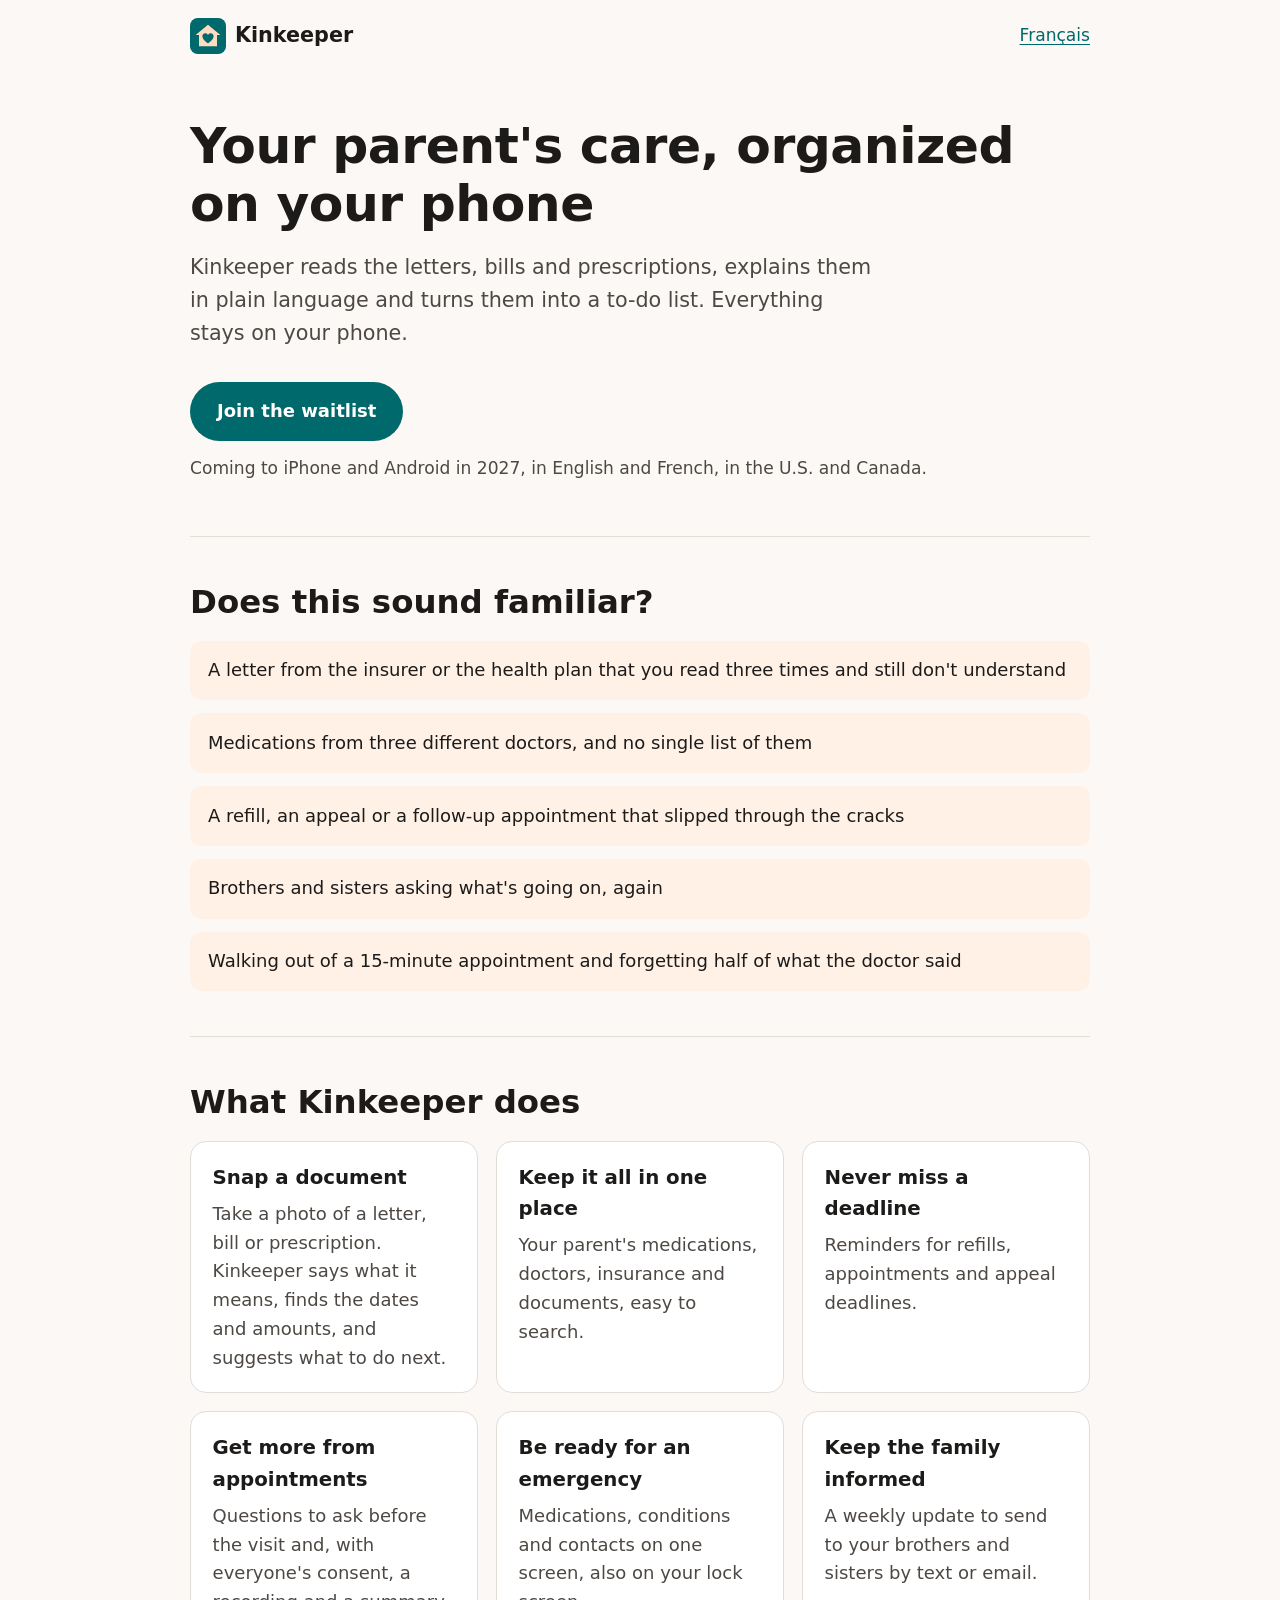
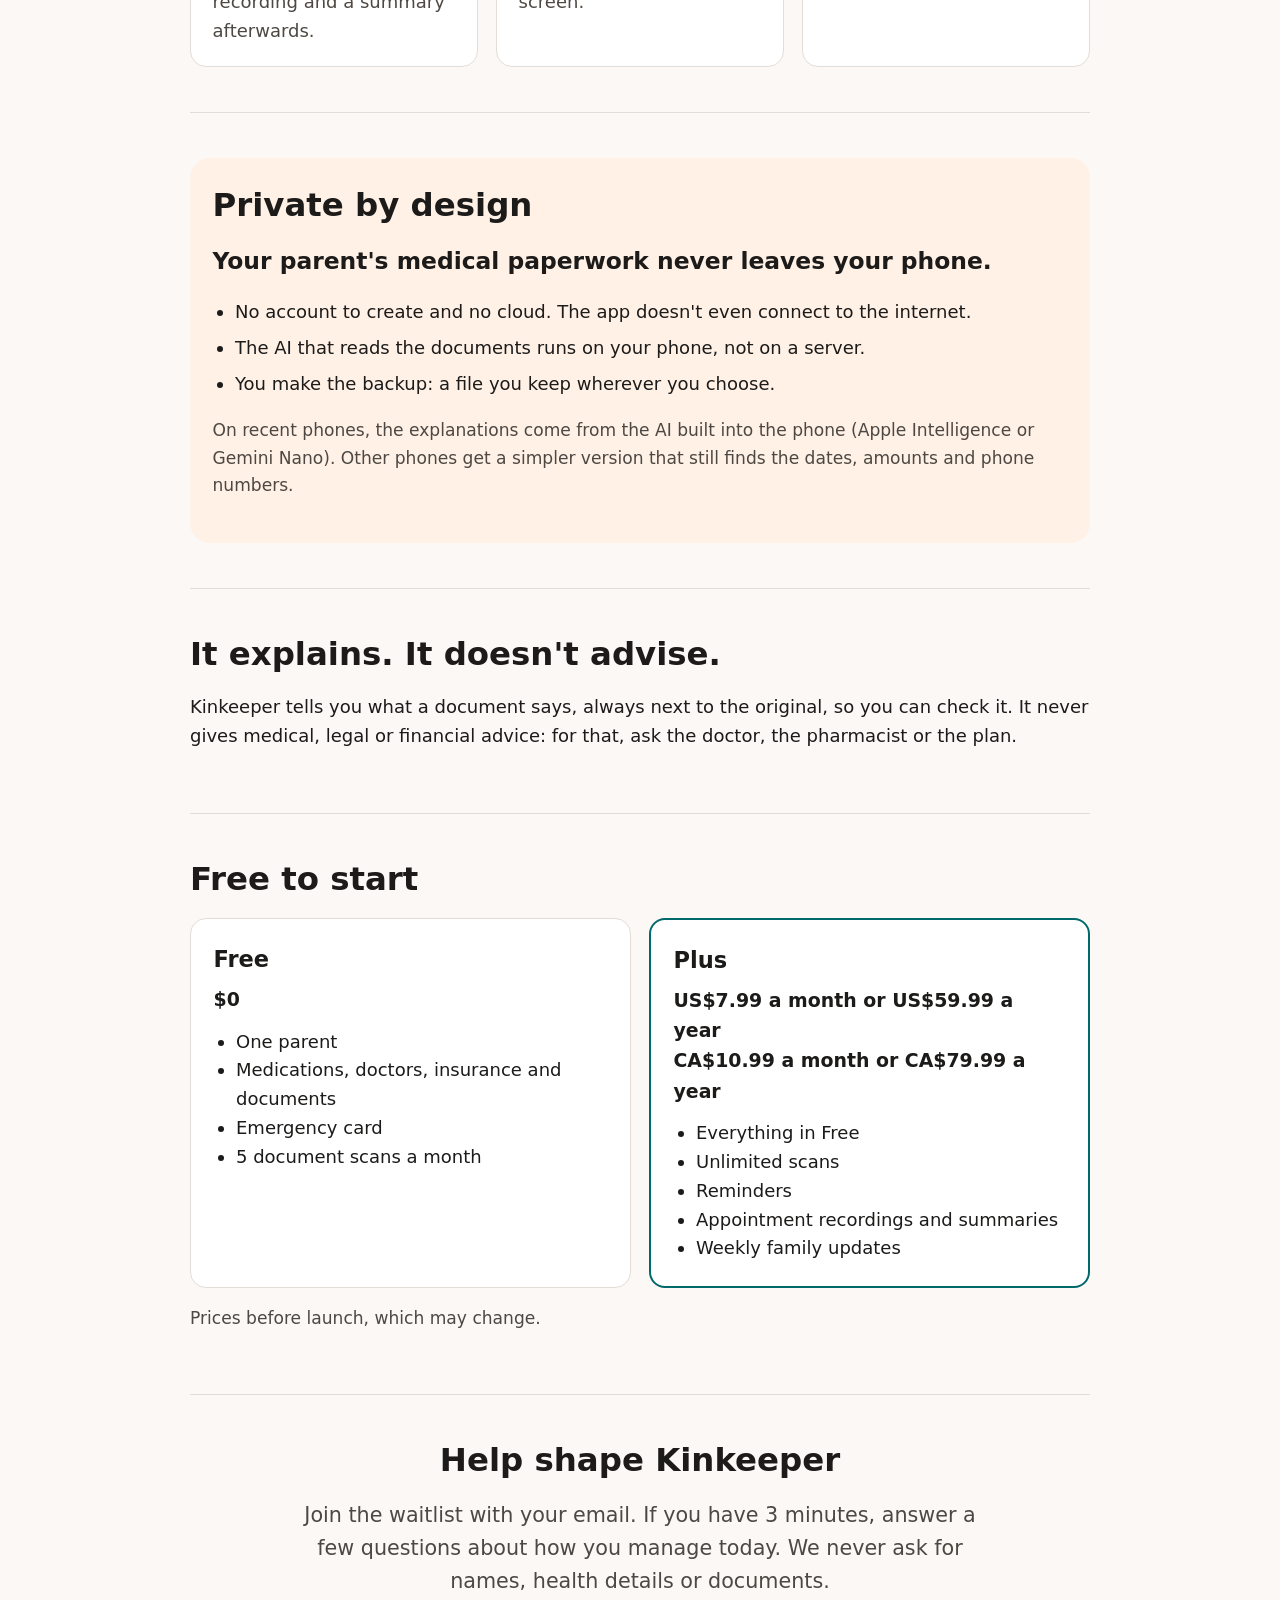
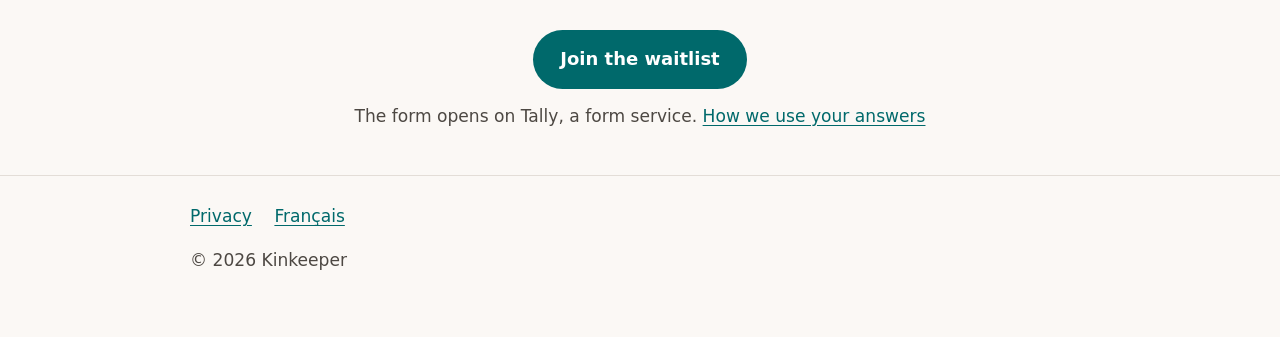
==== index.html @ bebd0492 "Kinkeeper's landing page in English and French Co-Authored-By: Claude Opus 5.5 <noreply@anthropic.co" ====
<!doctype html>
<html lang="en">
<head>
  <meta charset="utf-8">
  <meta name="viewport" content="width=device-width, initial-scale=1">
  <title>Kinkeeper: your parent's care, organized on your phone</title>
  <meta name="description" content="Kinkeeper reads your parent's letters, bills and prescriptions, explains them in plain language and turns them into a to-do list. Everything stays on your phone. Coming to iPhone and Android in 2027.">
  <link rel="alternate" hreflang="en" href="https://dalemagrath-developer.github.io/kinkeeper-site/">
  <link rel="alternate" hreflang="fr-CA" href="https://dalemagrath-developer.github.io/kinkeeper-site/fr/">
  <link rel="icon" href="favicon.svg" type="image/svg+xml">
  <link rel="stylesheet" href="styles.css">
</head>
<body>
  <a class="skip-link" href="#main">Skip to the main content</a>

  <header class="site-header">
    <div class="wrap">
      <a class="brand" href="./" aria-label="Kinkeeper, home">
        <svg viewBox="0 0 64 64" aria-hidden="true"><rect width="64" height="64" rx="14" fill="#00696B"/><path d="M32 12 10 30h6v20h32V30h6z" fill="#FFDCBF"/><path d="M32 45s-10-6.2-10-12.6c0-3.2 2.4-5.4 5.2-5.4 2.1 0 3.8 1.2 4.8 3 1-1.8 2.7-3 4.8-3 2.8 0 5.2 2.2 5.2 5.4C42 38.8 32 45 32 45z" fill="#00696B"/></svg>
        Kinkeeper
      </a>
      <a class="lang-switch" href="fr/" hreflang="fr-CA" lang="fr-CA">Français</a>
    </div>
  </header>

  <main id="main">
    <div class="wrap">
      <section class="hero" aria-labelledby="hero-title">
        <h1 id="hero-title">Your parent's care, organized on your phone</h1>
        <p class="lead">Kinkeeper reads the letters, bills and prescriptions, explains them in plain language and turns them into a to-do list. Everything stays on your phone.</p>
        <a class="button" href="#join">Join the waitlist</a>
        <p class="note">Coming to iPhone and Android in 2027, in English and French, in the U.S. and Canada.</p>
      </section>

      <section aria-labelledby="pains-title">
        <h2 id="pains-title">Does this sound familiar?</h2>
        <ul class="pains">
          <li>A letter from the insurer or the health plan that you read three times and still don't understand</li>
          <li>Medications from three different doctors, and no single list of them</li>
          <li>A refill, an appeal or a follow-up appointment that slipped through the cracks</li>
          <li>Brothers and sisters asking what's going on, again</li>
          <li>Walking out of a 15-minute appointment and forgetting half of what the doctor said</li>
        </ul>
      </section>

      <section aria-labelledby="features-title">
        <h2 id="features-title">What Kinkeeper does</h2>
        <ul class="cards">
          <li class="card">
            <h3>Snap a document</h3>
            <p>Take a photo of a letter, bill or prescription. Kinkeeper says what it means, finds the dates and amounts, and suggests what to do next.</p>
          </li>
          <li class="card">
            <h3>Keep it all in one place</h3>
            <p>Your parent's medications, doctors, insurance and documents, easy to search.</p>
          </li>
          <li class="card">
            <h3>Never miss a deadline</h3>
            <p>Reminders for refills, appointments and appeal deadlines.</p>
          </li>
          <li class="card">
            <h3>Get more from appointments</h3>
            <p>Questions to ask before the visit and, with everyone's consent, a recording and a summary afterwards.</p>
          </li>
          <li class="card">
            <h3>Be ready for an emergency</h3>
            <p>Medications, conditions and contacts on one screen, also on your lock screen.</p>
          </li>
          <li class="card">
            <h3>Keep the family informed</h3>
            <p>A weekly update to send to your brothers and sisters by text or email.</p>
          </li>
        </ul>
      </section>

      <section aria-labelledby="private-title">
        <div class="private">
          <h2 id="private-title">Private by design</h2>
          <p class="quote">Your parent's medical paperwork never leaves your phone.</p>
          <ul class="checks">
            <li>No account to create and no cloud. The app doesn't even connect to the internet.</li>
            <li>The AI that reads the documents runs on your phone, not on a server.</li>
            <li>You make the backup: a file you keep wherever you choose.</li>
          </ul>
          <p class="small">On recent phones, the explanations come from the AI built into the phone (Apple Intelligence or Gemini Nano). Other phones get a simpler version that still finds the dates, amounts and phone numbers.</p>
        </div>
      </section>

      <section aria-labelledby="advice-title">
        <h2 id="advice-title">It explains. It doesn't advise.</h2>
        <p>Kinkeeper tells you what a document says, always next to the original, so you can check it. It never gives medical, legal or financial advice: for that, ask the doctor, the pharmacist or the plan.</p>
      </section>

      <section aria-labelledby="prices-title">
        <h2 id="prices-title">Free to start</h2>
        <div class="plans">
          <div class="plan">
            <h3>Free</h3>
            <p class="price">$0</p>
            <ul>
              <li>One parent</li>
              <li>Medications, doctors, insurance and documents</li>
              <li>Emergency card</li>
              <li>5 document scans a month</li>
            </ul>
          </div>
          <div class="plan plus">
            <h3>Plus</h3>
            <p class="price">US$7.99 a month or US$59.99 a year<br>CA$10.99 a month or CA$79.99 a year</p>
            <ul>
              <li>Everything in Free</li>
              <li>Unlimited scans</li>
              <li>Reminders</li>
              <li>Appointment recordings and summaries</li>
              <li>Weekly family updates</li>
            </ul>
          </div>
        </div>
        <p class="small">Prices before launch, which may change.</p>
      </section>

      <section class="join" id="join" aria-labelledby="join-title">
        <h2 id="join-title">Help shape Kinkeeper</h2>
        <p class="lead">Join the waitlist with your email. If you have 3 minutes, answer a few questions about how you manage today. We never ask for names, health details or documents.</p>
        <a class="button" href="https://tally.so/r/M1EPyg">Join the waitlist</a>
        <p class="note">The form opens on Tally, a form service. <a href="privacy.html">How we use your answers</a></p>
      </section>
    </div>
  </main>

  <footer class="site-footer">
    <div class="wrap">
      <nav aria-label="Footer">
        <a href="privacy.html">Privacy</a>
        <a href="fr/" hreflang="fr-CA" lang="fr-CA">Français</a>
      </nav>
      <p>© 2026 Kinkeeper</p>
    </div>
  </footer>
</body>
</html>
---- styles.css ----
/* Kinkeeper's landing page: one stylesheet for both languages. Colours are the app's (blueprint §7): teal #00696B and
   warm sand #FFDCBF, with dark-mode matches. Body text is 18px, as in the app. No web fonts or other outside files, so
   opening the page asks nothing of any other site. */

:root {
  --teal: #00696b;
  --teal-strong: #004f51;
  --sand: #ffdcbf;
  --bg: #fbf8f5;
  --surface: #ffffff;
  --surface-warm: #fff1e6;
  --text: #1c1b1a;
  --text-muted: #4d4843;
  --border: #e3ddd7;
  --on-teal: #ffffff;
  --focus: #b35c00;
  color-scheme: light;
}

@media (prefers-color-scheme: dark) {
  :root {
    --teal: #4cdadb;
    --teal-strong: #6ff6f7;
    --sand: #ffb77a;
    --bg: #121414;
    --surface: #1b1f1f;
    --surface-warm: #2a221c;
    --text: #ece8e4;
    --text-muted: #c2bcb6;
    --border: #3a3f3f;
    --on-teal: #003738;
    --focus: #ffb77a;
    color-scheme: dark;
  }
}

*,
*::before,
*::after {
  box-sizing: border-box;
}

html {
  font-size: 112.5%; /* 18px, and it follows the browser's text-size setting */
  -webkit-text-size-adjust: 100%;
}

body {
  margin: 0;
  background: var(--bg);
  color: var(--text);
  font-family: system-ui, -apple-system, "Segoe UI", Roboto, "Helvetica Neue", Arial, sans-serif;
  line-height: 1.6;
}

a {
  color: var(--teal);
  text-underline-offset: 0.15em;
}

a:hover {
  color: var(--teal-strong);
}

:focus-visible {
  outline: 3px solid var(--focus);
  outline-offset: 3px;
  border-radius: 4px;
}

.skip-link {
  position: absolute;
  left: 1rem;
  top: -3rem;
  background: var(--surface);
  padding: 0.5rem 1rem;
  border-radius: 8px;
  z-index: 1;
}

.skip-link:focus {
  top: 1rem;
}

.wrap {
  max-width: 52rem;
  margin: 0 auto;
  padding: 0 1rem;
}

/* Header */

.site-header .wrap {
  display: flex;
  align-items: center;
  justify-content: space-between;
  gap: 1rem;
  padding-top: 1rem;
  padding-bottom: 1rem;
}

.brand {
  display: inline-flex;
  align-items: center;
  gap: 0.5rem;
  font-weight: 700;
  font-size: 1.15rem;
  color: var(--text);
  text-decoration: none;
}

.brand svg {
  width: 2rem;
  height: 2rem;
  flex: none;
}

.lang-switch {
  font-size: 0.95rem;
}

/* Hero */

.hero {
  padding: 2.5rem 0 3rem;
}

h1 {
  font-size: clamp(1.9rem, 6vw, 2.8rem);
  line-height: 1.15;
  margin: 0 0 1rem;
  letter-spacing: -0.01em;
}

h2 {
  font-size: clamp(1.4rem, 4vw, 1.8rem);
  line-height: 1.25;
  margin: 0 0 1rem;
}

h3 {
  font-size: 1.1rem;
  margin: 0 0 0.35rem;
}

.lead {
  font-size: 1.15rem;
  color: var(--text-muted);
  margin: 0 0 1.75rem;
  max-width: 38rem;
}

.button {
  display: inline-block;
  background: var(--teal);
  color: var(--on-teal);
  font-weight: 700;
  text-decoration: none;
  padding: 0.85rem 1.5rem;
  border-radius: 999px;
  min-height: 48px;
}

.button:hover {
  background: var(--teal-strong);
  color: var(--on-teal);
}

.note {
  font-size: 0.95rem;
  color: var(--text-muted);
  margin: 0.75rem 0 0;
}

/* Sections */

section {
  padding: 2.5rem 0;
}

section + section {
  border-top: 1px solid var(--border);
}

.pains {
  list-style: none;
  padding: 0;
  margin: 0;
  display: grid;
  gap: 0.75rem;
}

.pains li {
  background: var(--surface-warm);
  border-radius: 12px;
  padding: 0.85rem 1rem;
}

.cards {
  list-style: none;
  padding: 0;
  margin: 0;
  display: grid;
  gap: 1rem;
  grid-template-columns: repeat(auto-fit, minmax(15rem, 1fr));
}

.card {
  background: var(--surface);
  border: 1px solid var(--border);
  border-radius: 16px;
  padding: 1.1rem 1.2rem;
}

.card p {
  margin: 0;
  color: var(--text-muted);
}

.private {
  background: var(--surface-warm);
  border-radius: 20px;
  padding: 1.5rem 1.25rem;
}

.private .quote {
  font-size: 1.3rem;
  font-weight: 700;
  margin: 0 0 1rem;
}

.checks {
  padding-left: 1.25rem;
  margin: 0 0 1rem;
}

.checks li + li {
  margin-top: 0.4rem;
}

.small {
  font-size: 0.95rem;
  color: var(--text-muted);
}

/* Prices */

.plans {
  display: grid;
  gap: 1rem;
  grid-template-columns: repeat(auto-fit, minmax(15rem, 1fr));
}

.plan {
  background: var(--surface);
  border: 1px solid var(--border);
  border-radius: 16px;
  padding: 1.25rem;
}

.plan.plus {
  border: 2px solid var(--teal);
}

.plan h3 {
  font-size: 1.25rem;
}

.price {
  font-size: 1.05rem;
  font-weight: 700;
  margin: 0 0 0.75rem;
}

.plan ul {
  padding-left: 1.25rem;
  margin: 0;
}

/* Join */

.join {
  text-align: center;
}

.join .lead {
  margin-left: auto;
  margin-right: auto;
}

/* Footer */

.site-footer {
  border-top: 1px solid var(--border);
  padding: 1.5rem 0 2.5rem;
  font-size: 0.95rem;
  color: var(--text-muted);
}

.site-footer nav {
  display: flex;
  flex-wrap: wrap;
  gap: 0.5rem 1.25rem;
  margin-bottom: 0.5rem;
}

/* Privacy notice */

.doc {
  padding: 1.5rem 0 3rem;
  max-width: 42rem;
}

.doc h2 {
  font-size: 1.3rem;
  margin-top: 2rem;
}

.doc ul {
  padding-left: 1.25rem;
}

@media (prefers-reduced-motion: no-preference) {
  html {
    scroll-behavior: smooth;
  }
}
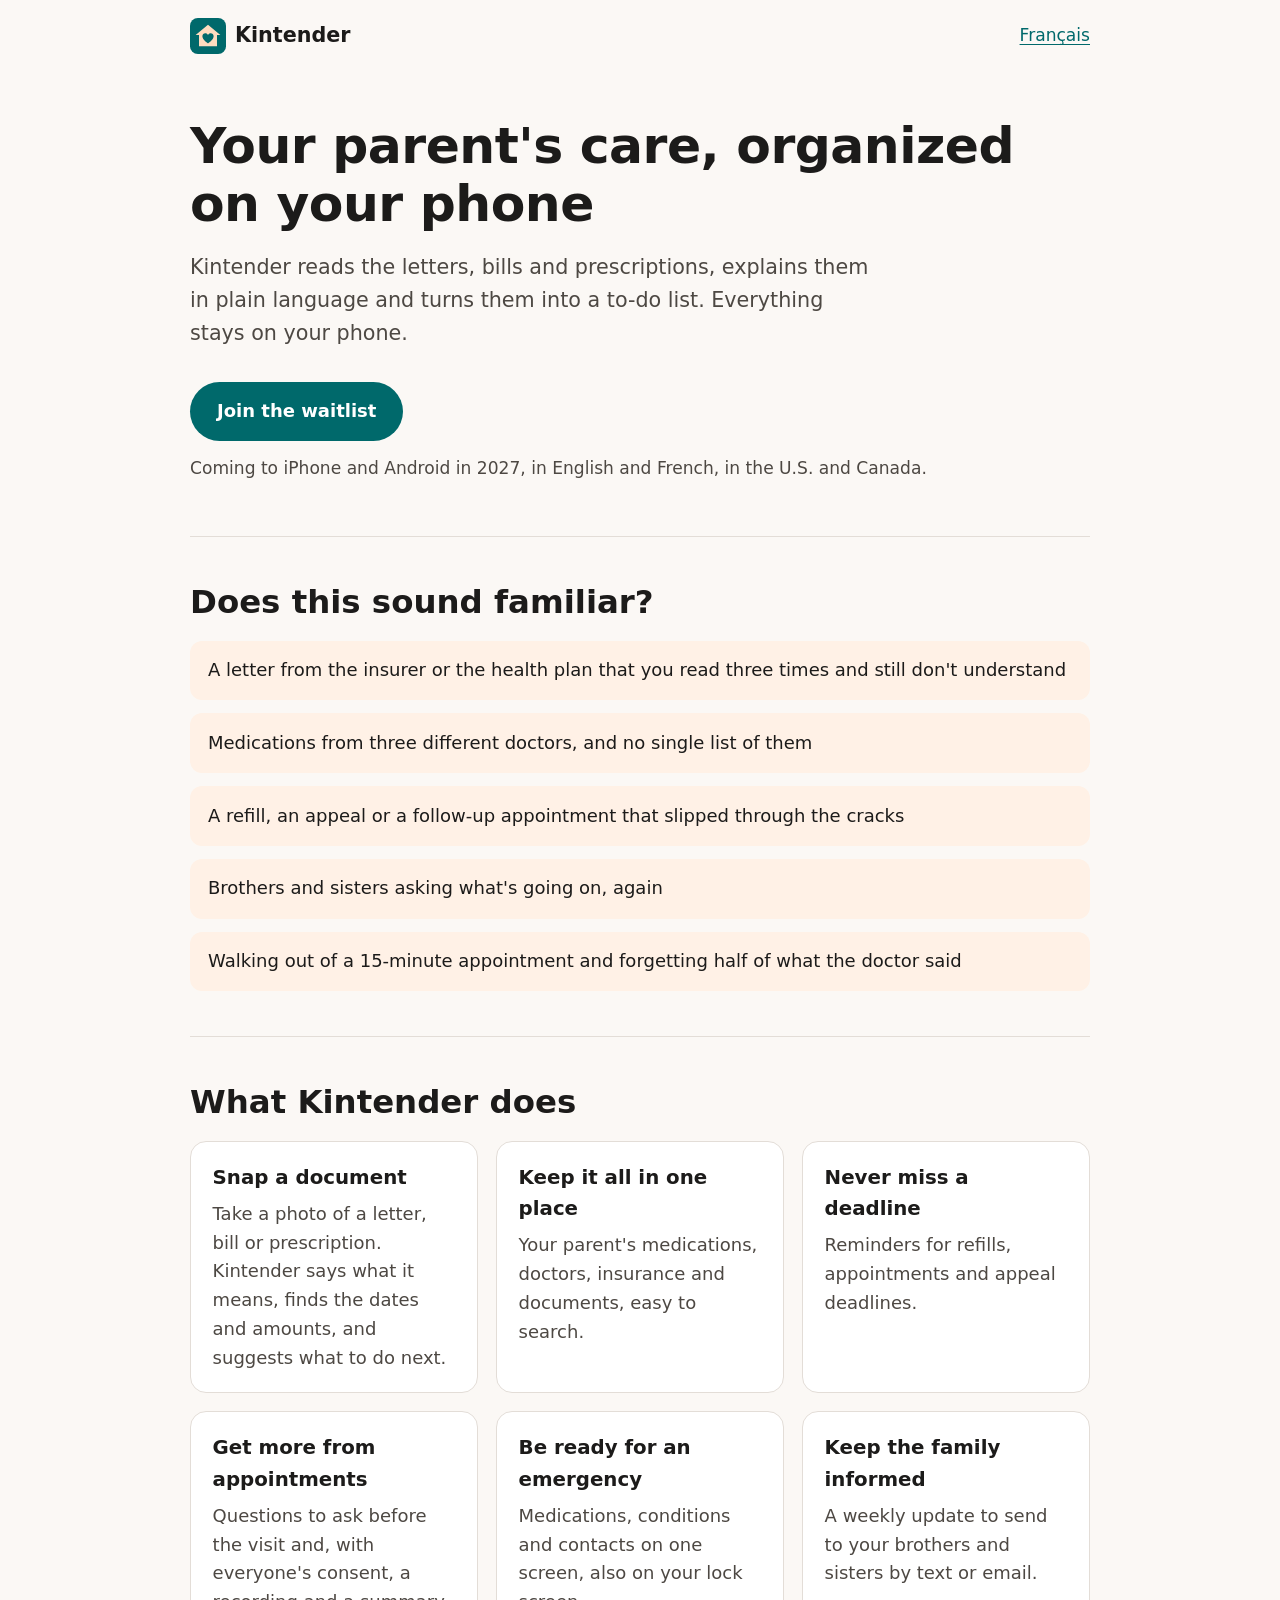
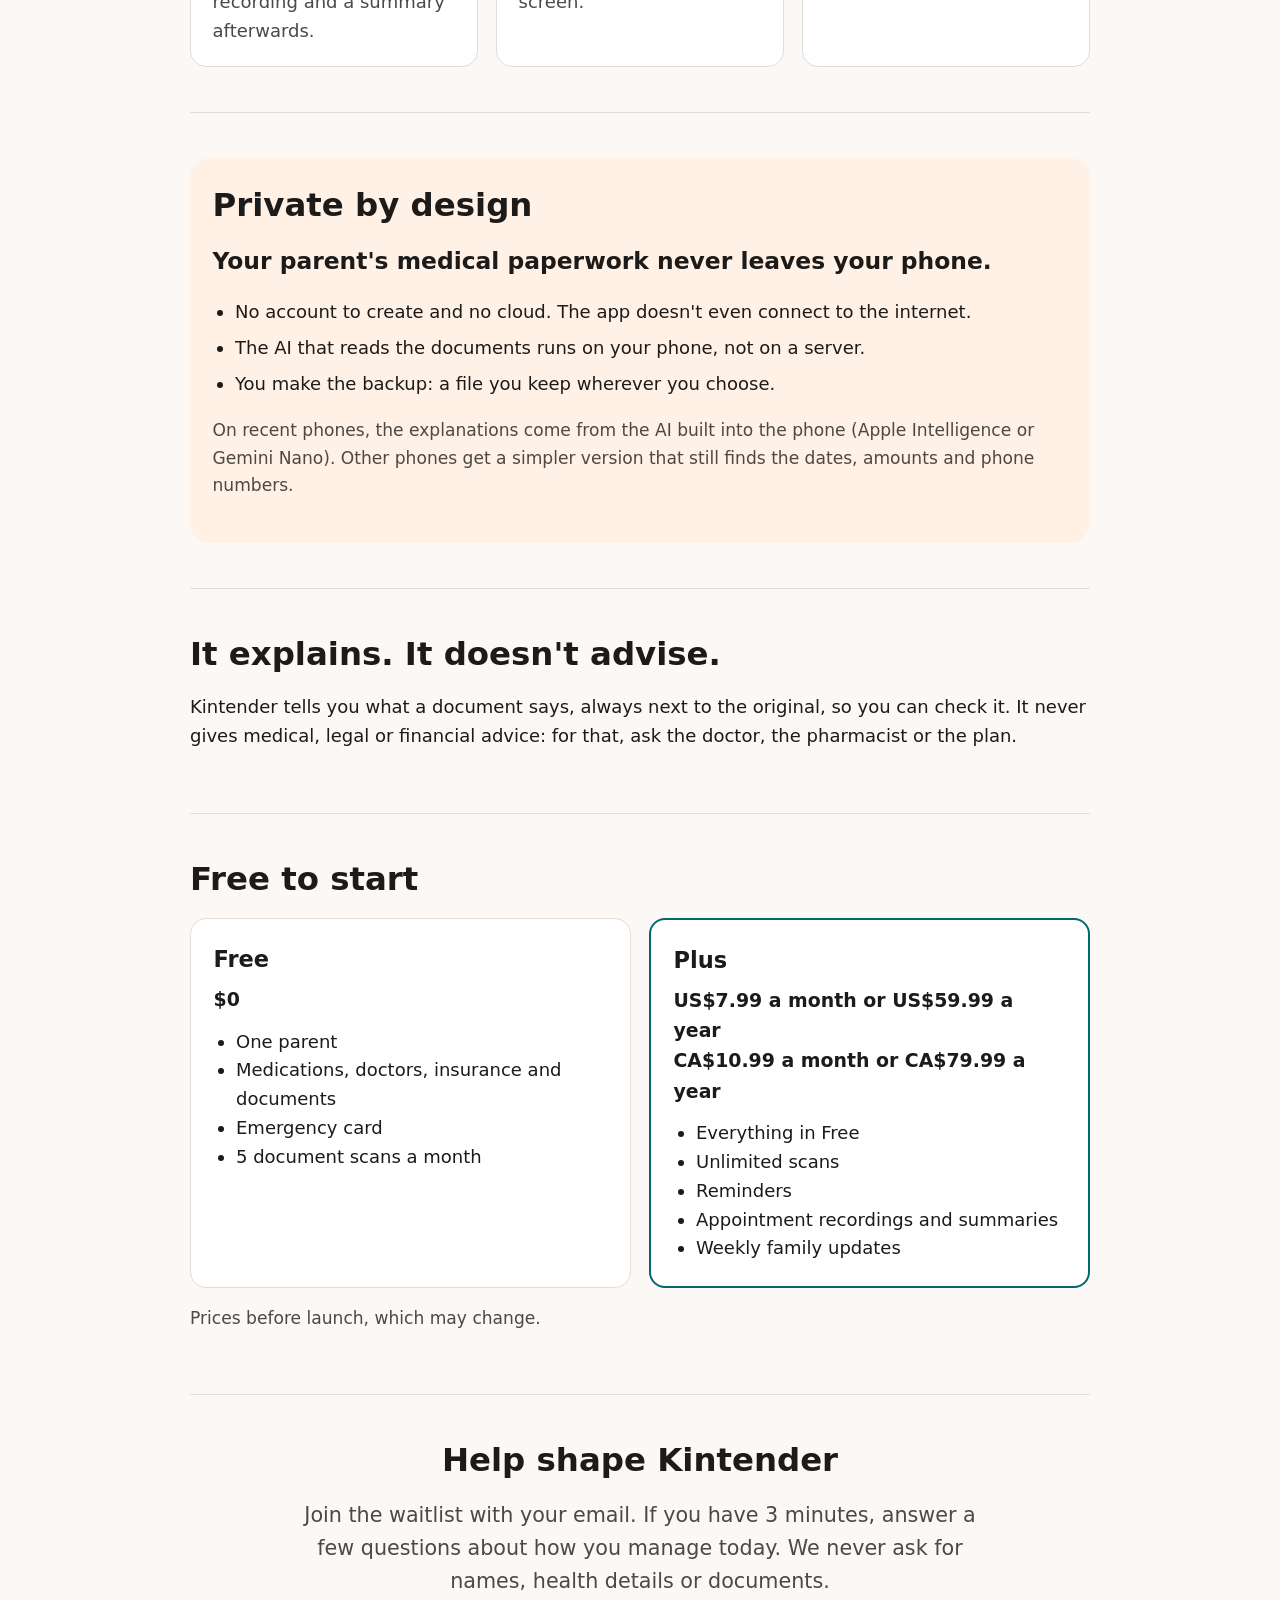
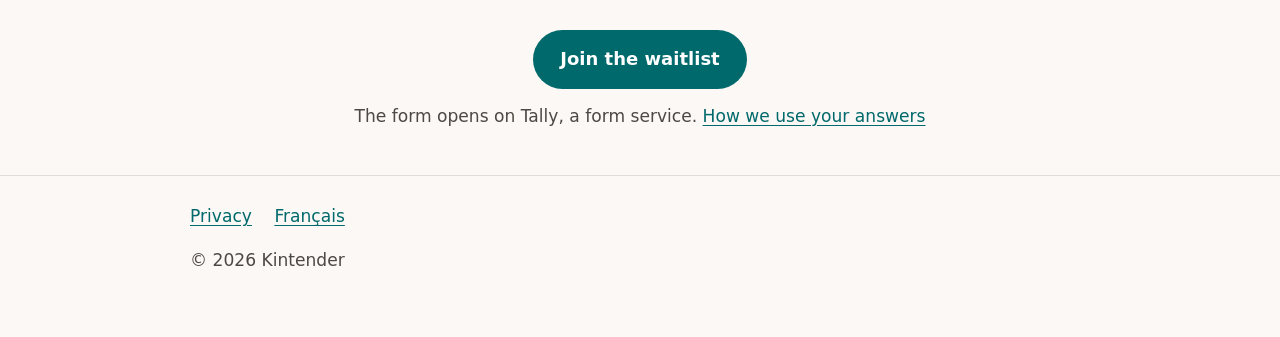
==== commit 4ce7c2be: "Rename the site Kintender" ====
--- a/index.html
+++ b/index.html
@@ -3,10 +3,10 @@
 <head>
   <meta charset="utf-8">
   <meta name="viewport" content="width=device-width, initial-scale=1">
-  <title>Kinkeeper: your parent's care, organized on your phone</title>
-  <meta name="description" content="Kinkeeper reads your parent's letters, bills and prescriptions, explains them in plain language and turns them into a to-do list. Everything stays on your phone. Coming to iPhone and Android in 2027.">
-  <link rel="alternate" hreflang="en" href="https://dalemagrath-developer.github.io/kinkeeper-site/">
-  <link rel="alternate" hreflang="fr-CA" href="https://dalemagrath-developer.github.io/kinkeeper-site/fr/">
+  <title>Kintender: your parent's care, organized on your phone</title>
+  <meta name="description" content="Kintender reads your parent's letters, bills and prescriptions, explains them in plain language and turns them into a to-do list. Everything stays on your phone. Coming to iPhone and Android in 2027.">
+  <link rel="alternate" hreflang="en" href="https://dalemagrath-developer.github.io/kintender-site/">
+  <link rel="alternate" hreflang="fr-CA" href="https://dalemagrath-developer.github.io/kintender-site/fr/">
   <link rel="icon" href="favicon.svg" type="image/svg+xml">
   <link rel="stylesheet" href="styles.css">
 </head>
@@ -15,9 +15,9 @@
 
   <header class="site-header">
     <div class="wrap">
-      <a class="brand" href="./" aria-label="Kinkeeper, home">
+      <a class="brand" href="./" aria-label="Kintender, home">
         <svg viewBox="0 0 64 64" aria-hidden="true"><rect width="64" height="64" rx="14" fill="#00696B"/><path d="M32 12 10 30h6v20h32V30h6z" fill="#FFDCBF"/><path d="M32 45s-10-6.2-10-12.6c0-3.2 2.4-5.4 5.2-5.4 2.1 0 3.8 1.2 4.8 3 1-1.8 2.7-3 4.8-3 2.8 0 5.2 2.2 5.2 5.4C42 38.8 32 45 32 45z" fill="#00696B"/></svg>
-        Kinkeeper
+        Kintender
       </a>
       <a class="lang-switch" href="fr/" hreflang="fr-CA" lang="fr-CA">Français</a>
     </div>
@@ -27,7 +27,7 @@
     <div class="wrap">
       <section class="hero" aria-labelledby="hero-title">
         <h1 id="hero-title">Your parent's care, organized on your phone</h1>
-        <p class="lead">Kinkeeper reads the letters, bills and prescriptions, explains them in plain language and turns them into a to-do list. Everything stays on your phone.</p>
+        <p class="lead">Kintender reads the letters, bills and prescriptions, explains them in plain language and turns them into a to-do list. Everything stays on your phone.</p>
         <a class="button" href="#join">Join the waitlist</a>
         <p class="note">Coming to iPhone and Android in 2027, in English and French, in the U.S. and Canada.</p>
       </section>
@@ -44,11 +44,11 @@
       </section>
 
       <section aria-labelledby="features-title">
-        <h2 id="features-title">What Kinkeeper does</h2>
+        <h2 id="features-title">What Kintender does</h2>
         <ul class="cards">
           <li class="card">
             <h3>Snap a document</h3>
-            <p>Take a photo of a letter, bill or prescription. Kinkeeper says what it means, finds the dates and amounts, and suggests what to do next.</p>
+            <p>Take a photo of a letter, bill or prescription. Kintender says what it means, finds the dates and amounts, and suggests what to do next.</p>
           </li>
           <li class="card">
             <h3>Keep it all in one place</h3>
@@ -88,7 +88,7 @@
 
       <section aria-labelledby="advice-title">
         <h2 id="advice-title">It explains. It doesn't advise.</h2>
-        <p>Kinkeeper tells you what a document says, always next to the original, so you can check it. It never gives medical, legal or financial advice: for that, ask the doctor, the pharmacist or the plan.</p>
+        <p>Kintender tells you what a document says, always next to the original, so you can check it. It never gives medical, legal or financial advice: for that, ask the doctor, the pharmacist or the plan.</p>
       </section>
 
       <section aria-labelledby="prices-title">
@@ -120,7 +120,7 @@
       </section>
 
       <section class="join" id="join" aria-labelledby="join-title">
-        <h2 id="join-title">Help shape Kinkeeper</h2>
+        <h2 id="join-title">Help shape Kintender</h2>
         <p class="lead">Join the waitlist with your email. If you have 3 minutes, answer a few questions about how you manage today. We never ask for names, health details or documents.</p>
         <a class="button" href="https://tally.so/r/M1EPyg">Join the waitlist</a>
         <p class="note">The form opens on Tally, a form service. <a href="privacy.html">How we use your answers</a></p>
@@ -134,7 +134,7 @@
         <a href="privacy.html">Privacy</a>
         <a href="fr/" hreflang="fr-CA" lang="fr-CA">Français</a>
       </nav>
-      <p>© 2026 Kinkeeper</p>
+      <p>© 2026 Kintender</p>
     </div>
   </footer>
 </body>
--- a/styles.css
+++ b/styles.css
@@ -1,4 +1,4 @@
-/* Kinkeeper's landing page: one stylesheet for both languages. Colours are the app's (blueprint §7): teal #00696B and
+/* Kintender's landing page: one stylesheet for both languages. Colours are the app's (blueprint §7): teal #00696B and
    warm sand #FFDCBF, with dark-mode matches. Body text is 18px, as in the app. No web fonts or other outside files, so
    opening the page asks nothing of any other site. */
 
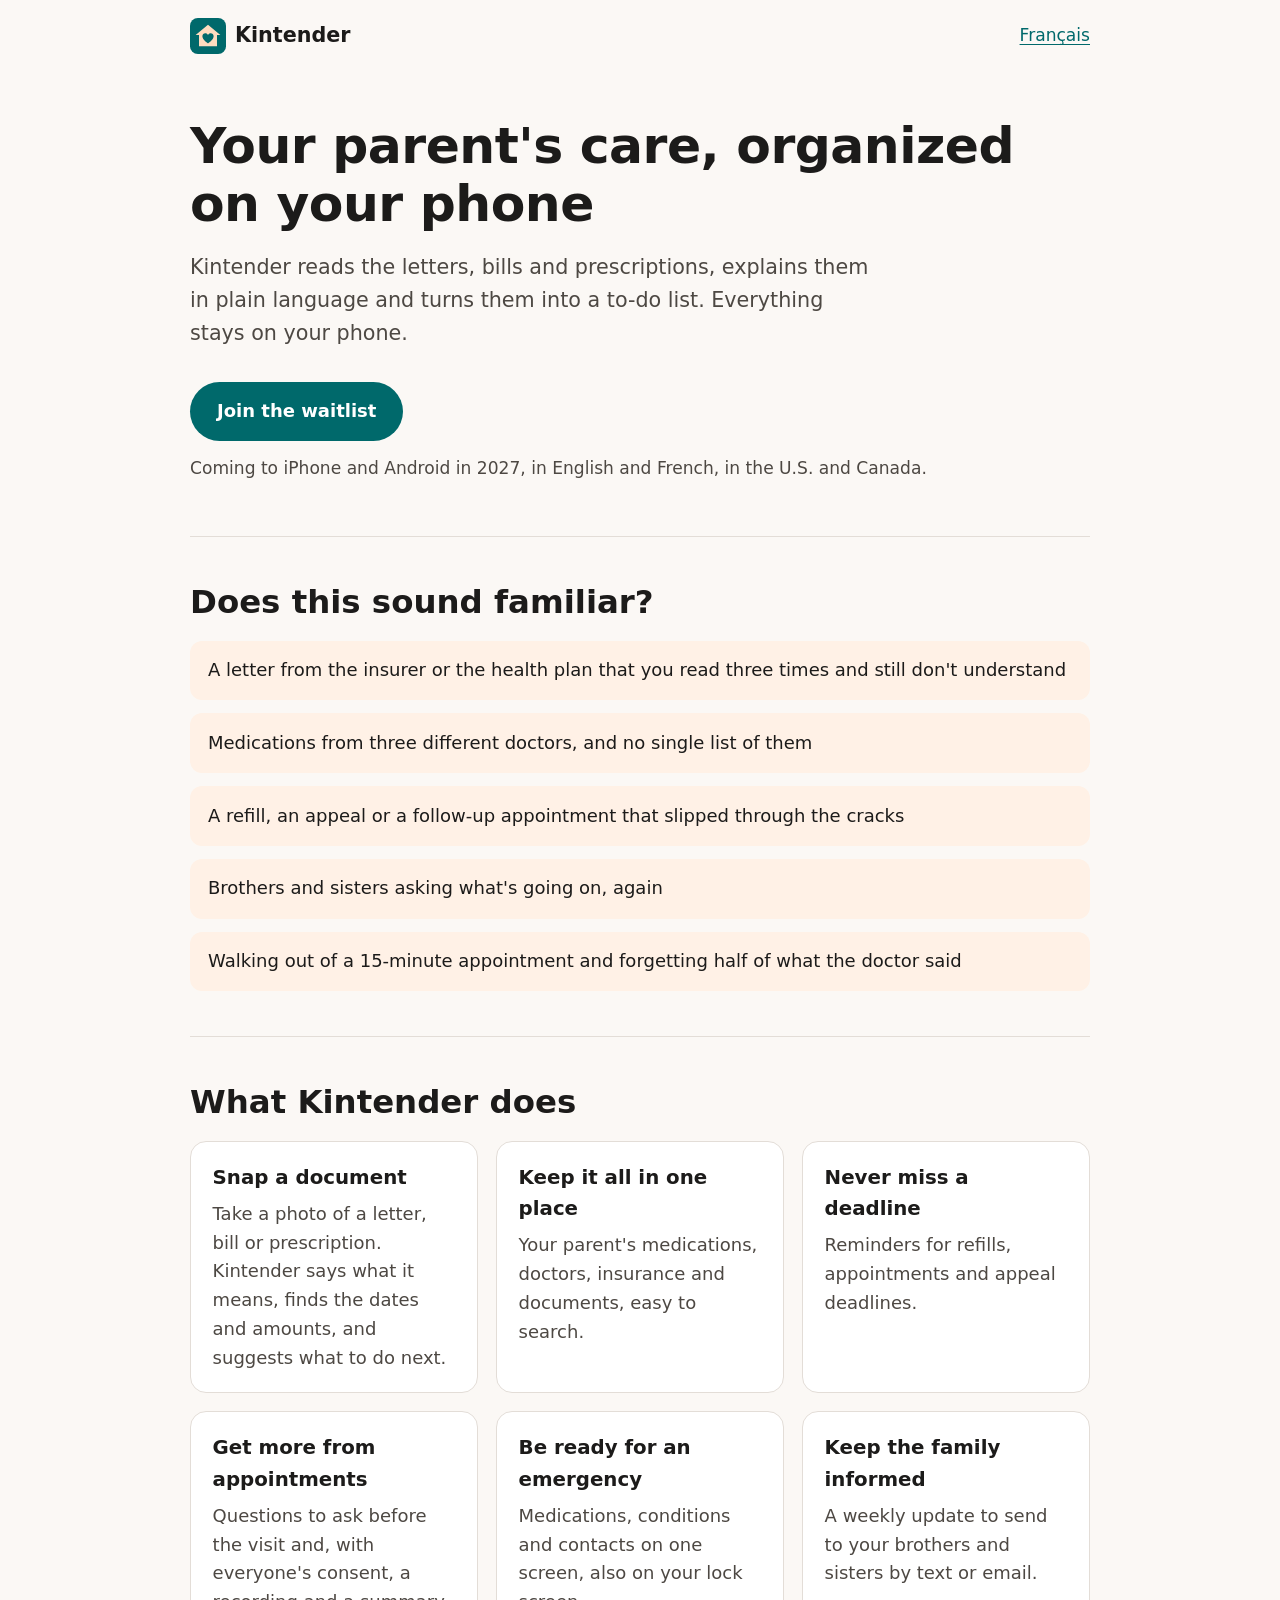
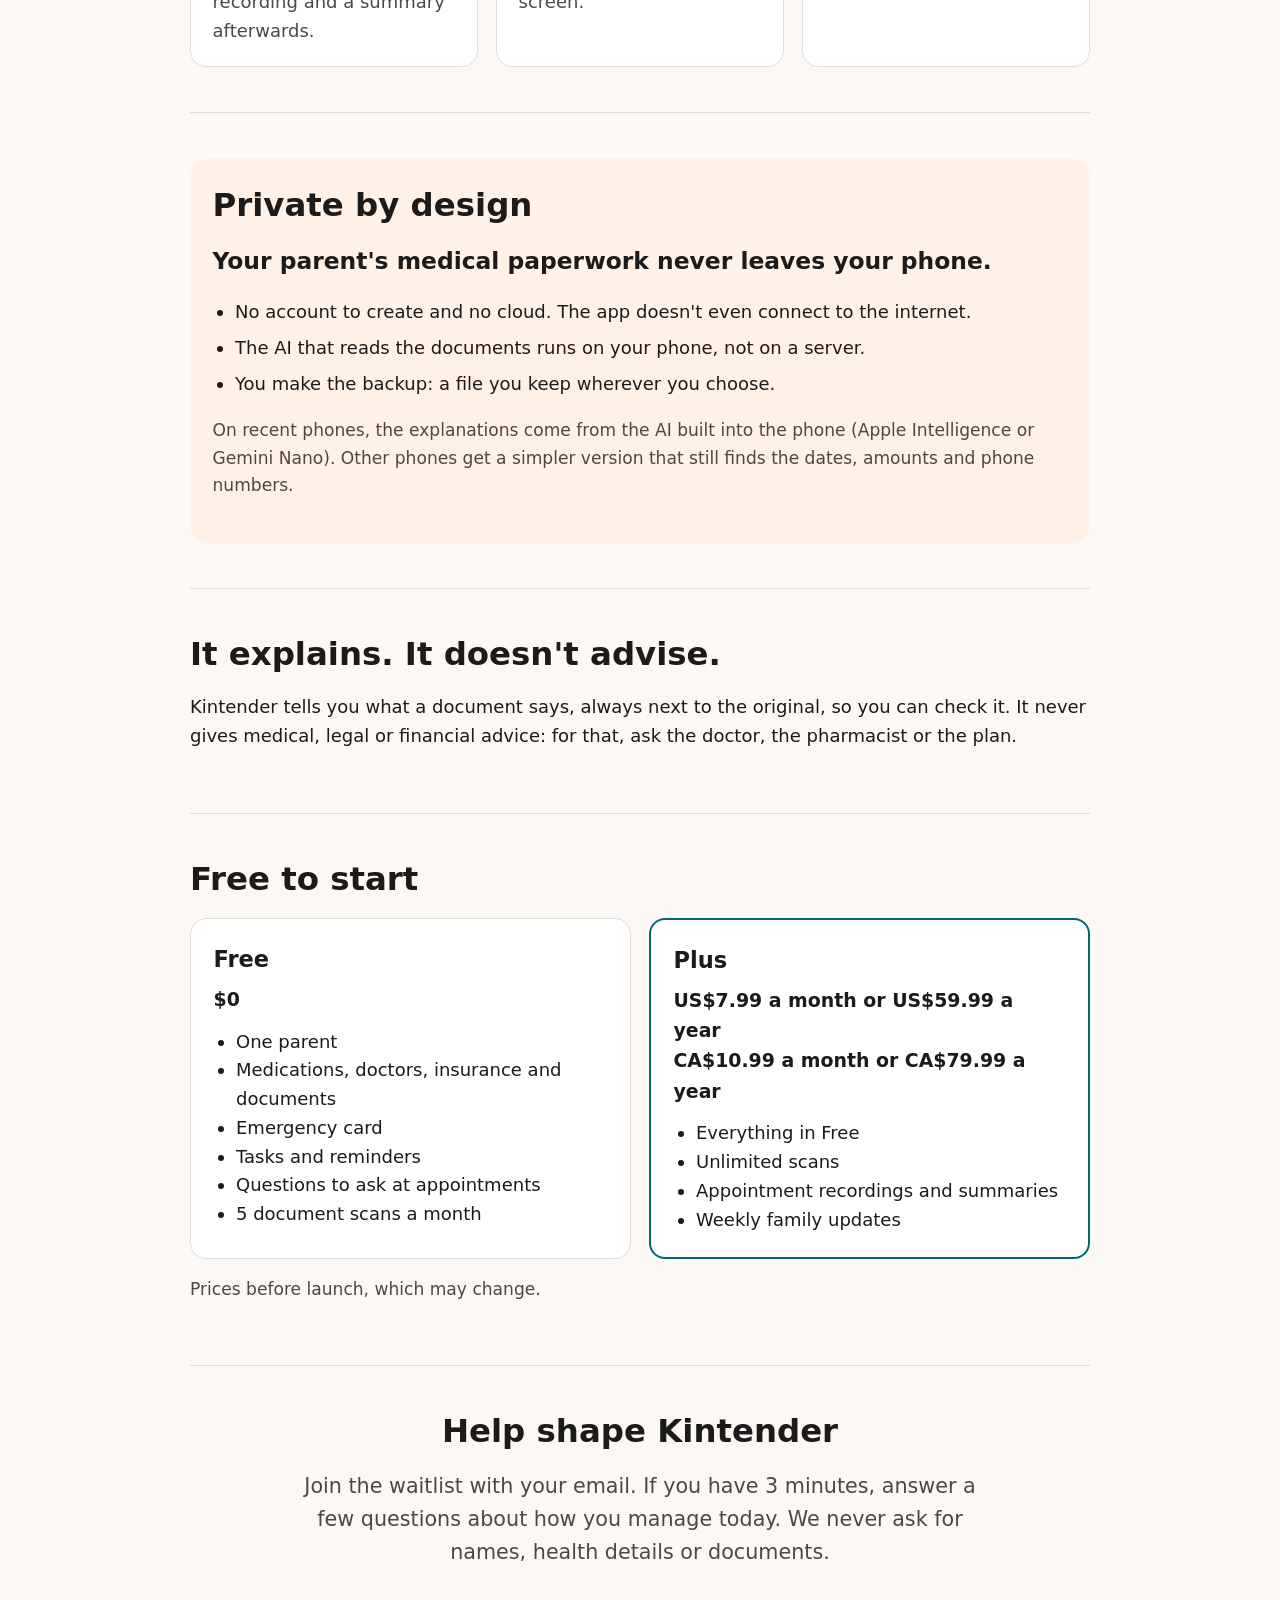
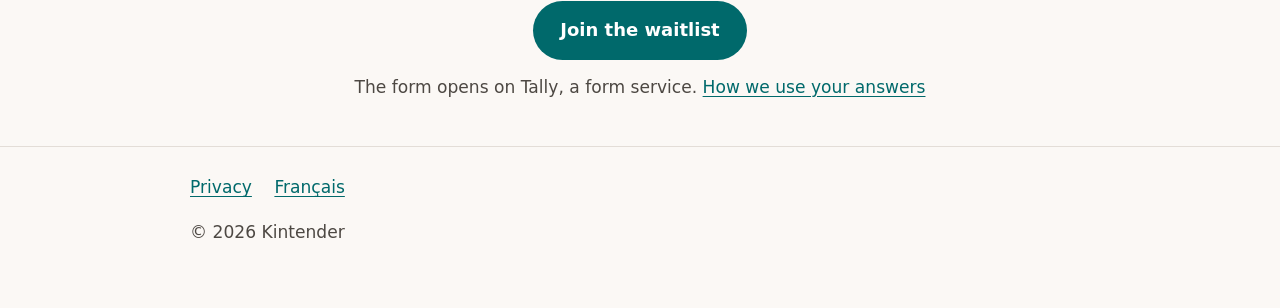
==== commit 88297fb1: "Prices: tasks, reminders and visit questions are free Reminders move from Plus to Free (Kintender's " ====
--- a/index.html
+++ b/index.html
@@ -101,6 +101,8 @@
               <li>One parent</li>
               <li>Medications, doctors, insurance and documents</li>
               <li>Emergency card</li>
+              <li>Tasks and reminders</li>
+              <li>Questions to ask at appointments</li>
               <li>5 document scans a month</li>
             </ul>
           </div>
@@ -110,7 +112,6 @@
             <ul>
               <li>Everything in Free</li>
               <li>Unlimited scans</li>
-              <li>Reminders</li>
               <li>Appointment recordings and summaries</li>
               <li>Weekly family updates</li>
             </ul>
